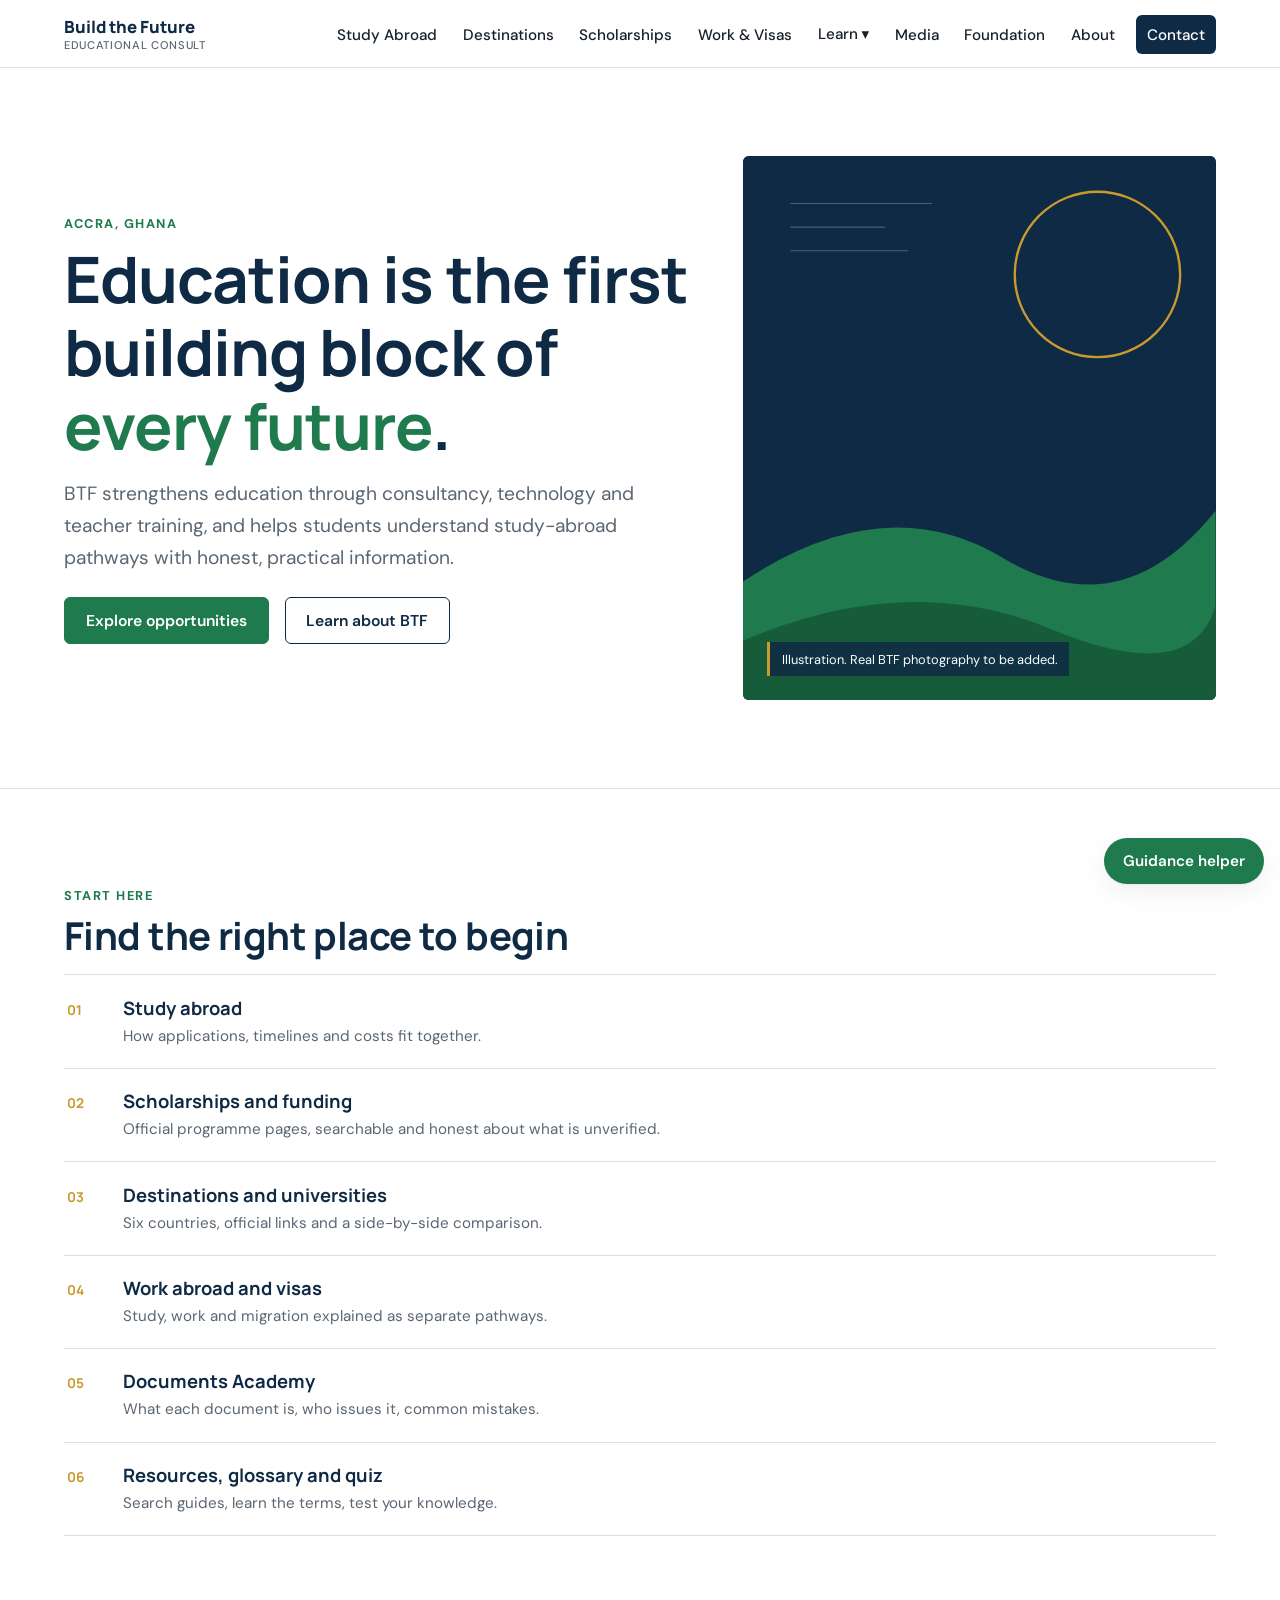
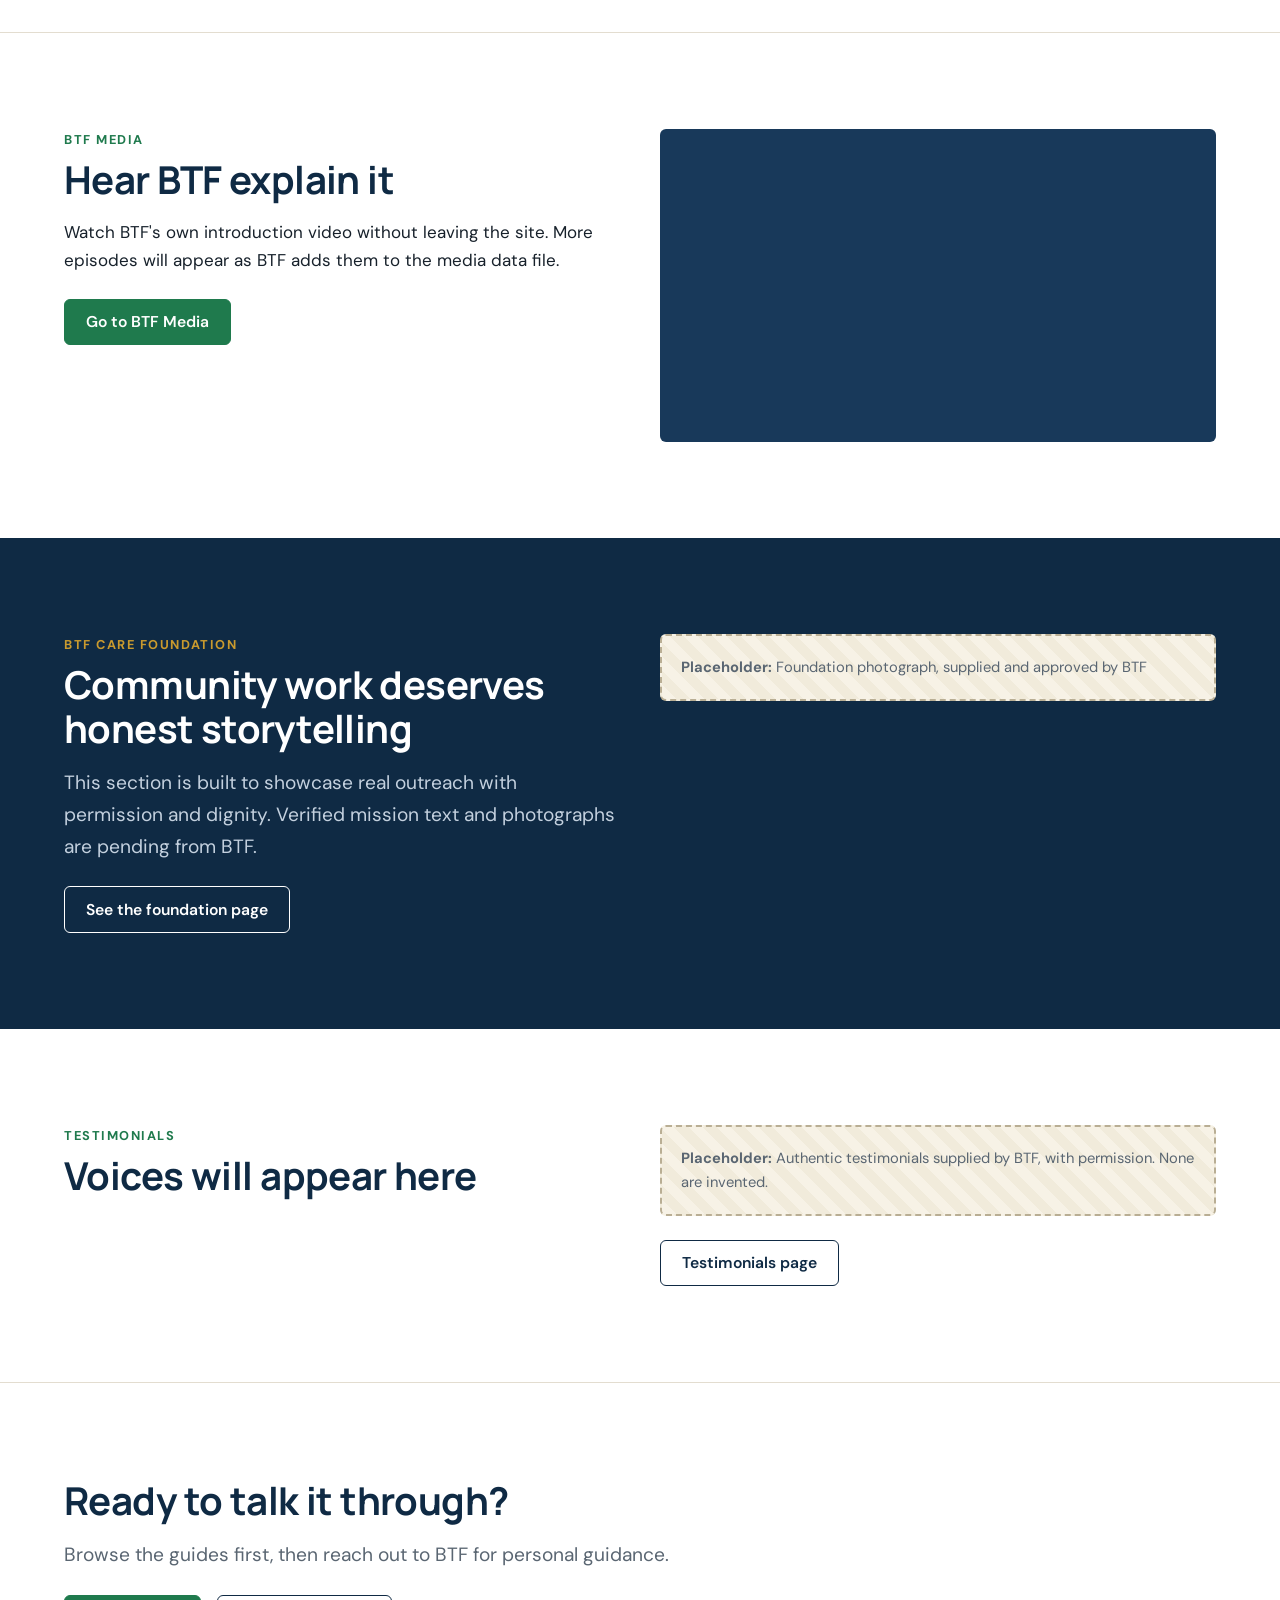
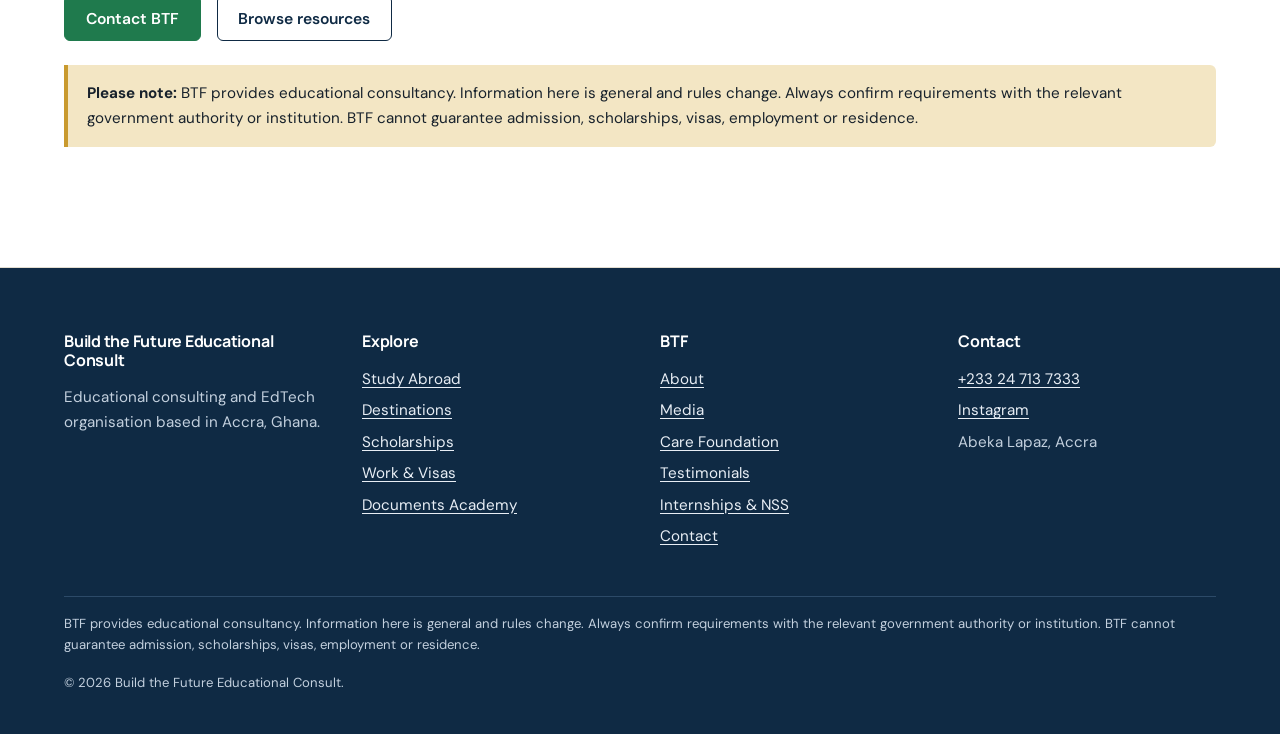
==== index.html @ a21bc35c "initial commit" ====
<!doctype html><html lang="en"><head><meta charset="utf-8"><meta name="viewport" content="width=device-width,initial-scale=1">
<title>Educational guidance, learning and opportunity | Build the Future Educational Consult</title><meta name="description" content="Build the Future Educational Consult (BTF): educational consulting and EdTech in Ghana, with study-abroad guidance, scholarship resources and educational media.">
<meta property="og:type" content="website"><meta property="og:title" content="Educational guidance, learning and opportunity | BTF"><meta property="og:description" content="Build the Future Educational Consult (BTF): educational consulting and EdTech in Ghana, with study-abroad guidance, scholarship resources and educational media."><meta property="og:site_name" content="Build the Future Educational Consult"><meta name="twitter:card" content="summary_large_image">
<meta name="theme-color" content="#ffffff"><link rel="icon" href="data:image/svg+xml,%3Csvg xmlns=%27http://www.w3.org/2000/svg%27 viewBox=%270 0 32 32%27%3E%3Crect width=%2732%27 height=%2732%27 rx=%276%27 fill=%27%230f2a44%27/%3E%3Ctext x=%2716%27 y=%2722%27 font-size=%2716%27 font-family=%27Arial%27 font-weight=%27700%27 text-anchor=%27middle%27 fill=%27%23c99a2e%27%3EB%3C/text%3E%3C/svg%3E"><link rel="preconnect" href="https://fonts.googleapis.com"><link rel="preconnect" href="https://fonts.gstatic.com" crossorigin><link rel="stylesheet" href="https://fonts.googleapis.com/css2?family=DM+Sans:wght@400;500;700&family=Manrope:wght@600;700;800&display=swap"><link rel="stylesheet" href="assets/css/style.css"></head><body>
<a class="skip" href="#main">Skip to content</a>
<header class="site-header"><div class="wrap bar">
<a class="brand" href="index.html" aria-label="BTF home"><img src="https://www.btfeducationalconsult.com/logo-new.png" alt="" width="40" height="40" onerror="this.style.display='none'"><span>Build the Future<small>EDUCATIONAL CONSULT</small></span></a>
<button class="nav-toggle" type="button" aria-expanded="false" aria-controls="nav">Menu</button>
<ul class="nav" id="nav"><li><a href="study-abroad.html">Study Abroad</a></li><li><a href="destinations.html">Destinations</a></li><li><a href="scholarships.html">Scholarships</a></li><li><a href="work-and-visas.html">Work &amp; Visas</a></li>
<li class="has-dd"><button class="dd" type="button" aria-expanded="false">Learn &#9662;</button><ul class="dd-menu"><li><a href="documents.html">Documents Academy</a></li><li><a href="resources.html">Resources &amp; Quiz</a></li></ul></li>
<li><a href="media.html">Media</a></li><li><a href="care-foundation.html">Foundation</a></li><li><a href="about.html">About</a></li><li><a class="cta" href="contact.html">Contact</a></li></ul></div></header><noscript><div class="notice"><p>Some features (search, filters, quiz, video and the guidance helper) need JavaScript. Core reading content still works.</p></div></noscript><main id="main">
<section class="hero"><div class="wrap hero-grid"><div>
<span class="eyebrow reveal">Accra, Ghana</span>
<h1 class="reveal" style="--i:1">Education is the first building block of <em>every future</em>.</h1>
<p class="lede reveal" style="--i:2">BTF strengthens education through consultancy, technology and teacher training, and helps students understand study-abroad pathways with honest, practical information.</p>
<div class="btns reveal" style="--i:3"><a class="btn btn--primary" href="study-abroad.html">Explore opportunities</a><a class="btn" href="about.html">Learn about BTF</a></div></div>
<figure class="art reveal" style="--i:2"><svg viewBox="0 0 400 500" preserveAspectRatio="xMidYMid slice" aria-hidden="true"><rect width="400" height="500" fill="#0f2a44"/><g class="drift"><circle cx="300" cy="120" r="70" fill="none" stroke="#c99a2e" stroke-width="2"/><path d="M0 380 Q120 300 220 360 T400 320 V500 H0Z" fill="#1f7a4d"/><path d="M0 430 Q140 370 260 420 T400 400 V500 H0Z" fill="#175c3a"/></g><g stroke="#fff" stroke-opacity=".25" fill="none"><path d="M40 60h120M40 80h80M40 100h100"/></g></svg><figcaption>Illustration. Real BTF photography to be added.</figcaption></figure></div></section>
<section class="section section--tint"><div class="wrap"><span class="eyebrow">Start here</span><h2>Find the right place to begin</h2>
<div class="entry">
<a href="study-abroad.html"><span class="n">01</span><span><b>Study abroad</b><small>How applications, timelines and costs fit together.</small></span></a>
<a href="scholarships.html"><span class="n">02</span><span><b>Scholarships and funding</b><small>Official programme pages, searchable and honest about what is unverified.</small></span></a>
<a href="destinations.html"><span class="n">03</span><span><b>Destinations and universities</b><small>Six countries, official links and a side-by-side comparison.</small></span></a>
<a href="work-and-visas.html"><span class="n">04</span><span><b>Work abroad and visas</b><small>Study, work and migration explained as separate pathways.</small></span></a>
<a href="documents.html"><span class="n">05</span><span><b>Documents Academy</b><small>What each document is, who issues it, common mistakes.</small></span></a>
<a href="resources.html"><span class="n">06</span><span><b>Resources, glossary and quiz</b><small>Search guides, learn the terms, test your knowledge.</small></span></a></div></div></section>
<section class="section"><div class="wrap split"><div class="reveal"><span class="eyebrow">BTF Media</span><h2>Hear BTF explain it</h2><p>Watch BTF's own introduction video without leaving the site. More episodes will appear as BTF adds them to the media data file.</p><div class="btns"><a class="btn btn--primary" href="media.html">Go to BTF Media</a></div></div>
<div class="reveal" style="--i:1"><a href="media.html" class="stage" style="display:block" aria-label="Open BTF Media"><img alt="" loading="lazy" src="https://i.ytimg.com/vi/_IMiBkxVvO0/hqdefault.jpg" onerror="this.remove()"></a></div></div></section>
<section class="section section--dark"><div class="wrap split"><div class="reveal"><span class="eyebrow">BTF Care Foundation</span><h2>Community work deserves honest storytelling</h2><p class="lede">This section is built to showcase real outreach with permission and dignity. Verified mission text and photographs are pending from BTF.</p><div class="btns"><a class="btn" href="care-foundation.html">See the foundation page</a></div></div>
<div class="reveal" style="--i:1"><div class="placeholder"><p><strong>Placeholder:</strong> Foundation photograph, supplied and approved by BTF</p></div></div></div></section>
<section class="section"><div class="wrap split"><div class="reveal"><span class="eyebrow">Testimonials</span><h2>Voices will appear here</h2></div><div class="reveal" style="--i:1"><div class="placeholder"><p><strong>Placeholder:</strong> Authentic testimonials supplied by BTF, with permission. None are invented.</p></div><div class="btns"><a class="btn" href="testimonials.html">Testimonials page</a></div></div></div></section>
<section class="section section--tint"><div class="wrap"><h2>Ready to talk it through?</h2><p class="lede">Browse the guides first, then reach out to BTF for personal guidance.</p><div class="btns"><a class="btn btn--primary" href="contact.html">Contact BTF</a><a class="btn" href="resources.html">Browse resources</a></div><div class="notice"><p><strong>Please note:</strong> BTF provides educational consultancy. Information here is general and rules change. Always confirm requirements with the relevant government authority or institution. BTF cannot guarantee admission, scholarships, visas, employment or residence.</p></div></div></section></main><footer class="site-footer"><div class="wrap"><div class="fgrid">
<div><h3>Build the Future Educational Consult</h3><p>Educational consulting and EdTech organisation based in Accra, Ghana.</p></div>
<div><h3>Explore</h3><ul><li><a href="study-abroad.html">Study Abroad</a></li><li><a href="destinations.html">Destinations</a></li><li><a href="scholarships.html">Scholarships</a></li><li><a href="work-and-visas.html">Work &amp; Visas</a></li><li><a href="documents.html">Documents Academy</a></li></ul></div>
<div><h3>BTF</h3><ul><li><a href="about.html">About</a></li><li><a href="media.html">Media</a></li><li><a href="care-foundation.html">Care Foundation</a></li><li><a href="testimonials.html">Testimonials</a></li><li><a href="internships.html">Internships &amp; NSS</a></li><li><a href="contact.html">Contact</a></li></ul></div>
<div><h3>Contact</h3><ul><li><a href="tel:+233247137333">+233 24 713 7333</a></li><li><a href="https://www.instagram.com/btf_edu_consult/" rel="noopener" target="_blank">Instagram</a></li><li>Abeka Lapaz, Accra</li></ul></div>
</div><div class="fine"><p>BTF provides educational consultancy. Information here is general and rules change. Always confirm requirements with the relevant government authority or institution. BTF cannot guarantee admission, scholarships, visas, employment or residence.</p><p>&copy; <span data-year>2026</span> Build the Future Educational Consult.</p></div></div></footer>
<button class="totop" type="button" aria-label="Back to top">&uarr;</button><script defer src="assets/data/site.js"></script><script defer src="assets/data/content.js"></script><script defer src="assets/js/main.js"></script><script defer src="assets/js/assistant.js"></script></body></html>
---- assets/css/style.css ----
/* ===== BTF design system =====
   Colours are a proposed palette (navy/green/gold/warm white). Confirm against BTF's official brand guide. */
:root{
  --navy:#0f2a44;--navy-2:#18395a;--green:#1f7a4d;--green-d:#175c3a;--gold:#c99a2e;--gold-l:#f3e6c4;
  --paper:#ffffff;--white:#fff;--ink:#17212b;--muted:#5a6672;--line:#e3ddd0;--soft:#ffffff;
  --font-body:"DM Sans",system-ui,-apple-system,"Segoe UI",Roboto,Arial,sans-serif;
  --font-head:"Manrope","DM Sans",system-ui,-apple-system,"Segoe UI",Roboto,Arial,sans-serif;
  --s1:.5rem;--s2:1rem;--s3:1.5rem;--s4:2.5rem;--s5:4rem;--s6:6rem;
  --wrap:72rem;--read:42rem;--r:6px;--shadow:0 1px 2px rgba(15,42,68,.06),0 8px 24px rgba(15,42,68,.07);
  --ease:cubic-bezier(.2,.7,.2,1);--t:.25s;--z-nav:50;--z-assist:60;--z-modal:80;
}
*,*::before,*::after{box-sizing:border-box}
html{scroll-behavior:smooth;-webkit-text-size-adjust:100%}
body{margin:0;font-family:var(--font-body);color:var(--ink);background:var(--paper);line-height:1.65;font-size:1.0625rem;overflow-x:hidden}
img,svg,iframe{max-width:100%;display:block}
h1,h2,h3,h4{font-family:var(--font-head);line-height:1.15;margin:0 0 var(--s2);color:var(--navy);font-weight:700;letter-spacing:-.015em}
h1{font-size:clamp(2.2rem,5.5vw,4rem)}h2{font-size:clamp(1.6rem,3.4vw,2.4rem)}h3{font-size:1.2rem}
p{margin:0 0 var(--s2);max-width:var(--read)}
a{color:var(--green-d);text-underline-offset:3px}a:hover{color:var(--navy)}
:focus-visible{outline:3px solid var(--gold);outline-offset:2px}
.wrap{width:min(100% - 2.5rem,var(--wrap));margin-inline:auto}
.section{padding-block:clamp(3rem,8vw,6rem)}
.section--tint{background:#fff;border-block:1px solid var(--line)}.section--dark{background:var(--navy);color:#e8eef5}
.section--dark h2,.section--dark h3{color:#fff}.section--dark a{color:var(--gold-l)}
.eyebrow{font-size:.8rem;letter-spacing:.12em;text-transform:uppercase;color:var(--green);font-weight:700;margin-bottom:var(--s1);display:block}
.section--dark .eyebrow{color:var(--gold)}
.lede{font-size:1.2rem;color:var(--muted)}.section--dark .lede{color:#c3d0de}
.skip{position:absolute;left:-999px;top:0;background:var(--navy);color:#fff;padding:.7rem 1rem;z-index:99}.skip:focus{left:0}
/* buttons */
.btn{display:inline-flex;align-items:center;gap:.5rem;min-height:2.9rem;padding:.7rem 1.3rem;border-radius:var(--r);font:600 .98rem var(--font-body);text-decoration:none;border:1.5px solid var(--navy);color:var(--navy);background:transparent;cursor:pointer;transition:background var(--t),color var(--t),transform var(--t) var(--ease)}
.btn:hover{transform:translateY(-2px);background:var(--navy);color:#fff}
.btn--primary{background:var(--green);border-color:var(--green);color:#fff}.btn--primary:hover{background:var(--green-d);border-color:var(--green-d)}
.section--dark .btn{border-color:#fff;color:#fff}.section--dark .btn:hover{background:#fff;color:var(--navy)}
.btns{display:flex;flex-wrap:wrap;gap:var(--s2);margin-top:var(--s3)}
/* header */
.site-header{position:sticky;top:0;z-index:var(--z-nav);background:rgba(255,255,255,.97);backdrop-filter:blur(8px);border-bottom:1px solid var(--line)}
.bar{display:flex;align-items:center;justify-content:space-between;min-height:4.2rem;gap:var(--s2)}
.brand{display:flex;align-items:center;gap:.6rem;text-decoration:none;color:var(--navy);font:800 1.05rem var(--font-head)}
.brand img{height:2.4rem;width:auto}.brand small{display:block;font:500 .7rem var(--font-body);color:var(--muted);letter-spacing:.06em}
.nav-toggle{display:none;min-width:2.9rem;min-height:2.9rem;background:none;border:1.5px solid var(--navy);border-radius:var(--r);color:var(--navy);font:600 .9rem var(--font-body);cursor:pointer;padding:0 .8rem}
.nav{display:flex;align-items:center;gap:.2rem;list-style:none;margin:0;padding:0}
.nav a,.nav button.dd{font:500 .95rem var(--font-body);color:var(--ink);text-decoration:none;padding:.6rem .7rem;background:none;border:0;cursor:pointer;position:relative}
.nav a::after,.nav button.dd::after{content:"";position:absolute;left:.7rem;right:.7rem;bottom:.3rem;height:2px;background:var(--gold);transform:scaleX(0);transform-origin:left;transition:transform var(--t) var(--ease)}
.nav a:hover::after,.nav a[aria-current]::after,.nav button.dd:hover::after{transform:scaleX(1)}
.nav .cta{background:var(--navy);color:#fff;border-radius:var(--r);margin-left:.4rem}.nav .cta::after{display:none}
.has-dd{position:relative}.dd-menu{position:absolute;top:100%;left:0;min-width:13rem;background:#fff;border:1px solid var(--line);box-shadow:var(--shadow);list-style:none;margin:0;padding:.4rem;opacity:0;visibility:hidden;transform:translateY(6px);transition:all var(--t) var(--ease)}
.has-dd.open .dd-menu{opacity:1;visibility:visible;transform:none}.dd-menu a{display:block}
@media(max-width:1060px){
 .nav-toggle{display:block}
 .nav{position:fixed;inset:4.2rem 0 0 0;background:var(--paper);flex-direction:column;align-items:stretch;padding:1.5rem;gap:0;overflow-y:auto;transform:translateX(100%);visibility:hidden;transition:transform .3s var(--ease),visibility .3s}
 .nav.open{transform:none;visibility:visible}
 .nav a,.nav button.dd{font-size:1.15rem;padding:.9rem .3rem;border-bottom:1px solid var(--line);width:100%;text-align:left}
 .nav a::after,.nav button.dd::after{display:none}.nav .cta{margin:1rem 0 0;text-align:center}
 .dd-menu{position:static;opacity:1;visibility:visible;transform:none;box-shadow:none;border:0;display:none;padding-left:1rem}.has-dd.open .dd-menu{display:block}
}
/* hero */
.hero{padding-block:clamp(2.5rem,7vw,5.5rem);overflow:hidden}
.hero-grid{display:grid;gap:var(--s4);align-items:center}
@media(min-width:900px){.hero-grid{grid-template-columns:1.15fr .85fr}}
.hero h1 em{font-style:normal;color:var(--green)}
.art{position:relative;aspect-ratio:4/5;max-height:34rem;width:100%;background:var(--navy);border-radius:var(--r);overflow:hidden;display:grid;place-items:end start;padding:1.5rem;color:#fff;margin:0}
.art svg{position:absolute;inset:0;width:100%;height:100%}
.art figcaption{position:relative;font-size:.8rem;background:rgba(15,42,68,.85);padding:.4rem .7rem;border-left:3px solid var(--gold)}
.page-head{padding-block:clamp(2.5rem,6vw,4.5rem);background:#fff;border-bottom:1px solid var(--line)}
.page-head h1{font-size:clamp(2rem,4.5vw,3.2rem);max-width:22ch}
.crumbs{font-size:.85rem;color:var(--muted);margin-bottom:var(--s2)}.crumbs a{color:var(--muted)}
/* layouts */
.split{display:grid;gap:var(--s4)}@media(min-width:860px){.split{grid-template-columns:1fr 1fr;align-items:start}.split--wide{grid-template-columns:.8fr 1.2fr}}
.entry{display:grid;border-top:1px solid var(--line)}
.entry a{display:grid;grid-template-columns:2.5rem 1fr;gap:var(--s2);align-items:baseline;padding:1.2rem .2rem;border-bottom:1px solid var(--line);text-decoration:none;color:var(--ink);transition:padding var(--t) var(--ease),background var(--t)}
.entry a:hover{padding-left:1rem;background:#fff}.entry b{font:700 1.15rem var(--font-head);color:var(--navy);display:block}.entry span.n{font:700 .85rem var(--font-head);color:var(--gold)}
.entry small{color:var(--muted);font-size:.95rem}
.grid{display:grid;gap:var(--s3);grid-template-columns:repeat(auto-fill,minmax(min(100%,16rem),1fr))}
.card{background:#fff;border:1px solid var(--line);border-radius:var(--r);padding:var(--s3);transition:transform var(--t) var(--ease),box-shadow var(--t)}
.card:hover{transform:translateY(-3px);box-shadow:var(--shadow)}
.card h3{margin-bottom:.4rem}.card p{max-width:none}
.tag{display:inline-block;font-size:.74rem;font-weight:700;letter-spacing:.05em;text-transform:uppercase;color:var(--green-d);background:#e6f2ec;padding:.15rem .5rem;border-radius:3px;margin:0 .3rem .4rem 0}
.tag--gold{background:var(--gold-l);color:#6b4f08}
.notice{border-left:4px solid var(--gold);background:var(--gold-l);padding:1rem 1.2rem;border-radius:0 var(--r) var(--r) 0;font-size:.95rem;margin-block:var(--s3)}
.notice p{margin:0;max-width:none}
.placeholder{border:2px dashed #b9ae94;background:repeating-linear-gradient(45deg,#f7f2e6,#f7f2e6 10px,#f1ebdb 10px,#f1ebdb 20px);color:var(--muted);padding:1.2rem;border-radius:var(--r);font-size:.92rem}
.placeholder p{margin:0;max-width:none}
/* accordion (native <details>, works without JS) */
details{border-bottom:1px solid var(--line)}details:first-of-type{border-top:1px solid var(--line)}
summary{cursor:pointer;list-style:none;padding:1.1rem 2rem 1.1rem 0;font:700 1.08rem var(--font-head);color:var(--navy);position:relative}
summary::-webkit-details-marker{display:none}
summary::after{content:"+";position:absolute;right:.2rem;top:.8rem;font-size:1.5rem;transition:transform var(--t) var(--ease)}
details[open] summary::after{transform:rotate(45deg)}details>div{padding:0 0 1.2rem}
/* forms / filters */
label{font-weight:600;font-size:.9rem;display:block;margin-bottom:.3rem}
input[type=search],input[type=text],select{width:100%;min-height:2.9rem;padding:.6rem .8rem;border:1.5px solid #c9c2b0;border-radius:var(--r);font:inherit;background:#fff;color:var(--ink)}
.filters{display:grid;gap:var(--s2);grid-template-columns:repeat(auto-fit,minmax(11rem,1fr));margin-bottom:var(--s3)}
.table-wrap{overflow-x:auto;border:1px solid var(--line);border-radius:var(--r);background:#fff}
table{border-collapse:collapse;width:100%;min-width:34rem;font-size:.95rem}th,td{text-align:left;padding:.8rem 1rem;border-bottom:1px solid var(--line);vertical-align:top}th{background:#f3f5f7;font-family:var(--font-head)}
/* checklist */
.check{list-style:none;padding:0;margin:0}.check li{display:flex;gap:.7rem;align-items:flex-start;padding:.6rem 0;border-bottom:1px solid var(--line)}
.check label{font-weight:400;font-size:1rem;margin:0;cursor:pointer}
.check input{width:1.3rem;height:1.3rem;margin-top:.25rem;accent-color:var(--green);flex:none}
.progress{height:6px;background:var(--line);border-radius:3px;overflow:hidden;margin:var(--s2) 0}.progress i{display:block;height:100%;width:0;background:var(--green);transition:width .4s var(--ease)}
/* media */
.stage{background:var(--navy-2);border-radius:var(--r);overflow:hidden;position:relative;aspect-ratio:16/9;width:100%}
.stage button.play{all:unset;cursor:pointer;position:absolute;inset:0;display:grid;place-items:center;color:#fff}
.stage img{position:absolute;inset:0;width:100%;height:100%;object-fit:cover;opacity:.7}.stage iframe{position:absolute;inset:0;width:100%;height:100%;border:0}
.stage .pbtn{position:relative;background:var(--gold);color:var(--navy);border-radius:50%;width:4.5rem;height:4.5rem;display:grid;place-items:center;font-size:1.4rem;transition:transform var(--t) var(--ease)}
.stage button.play:hover .pbtn,.stage button.play:focus-visible .pbtn{transform:scale(1.1)}
.eps{display:grid}.ep{display:grid;grid-template-columns:7rem 1fr;gap:var(--s2);padding:1rem 0;border-bottom:1px solid #2c4a68;align-items:center}
.ep .thumb{aspect-ratio:16/9;background:#24435f;border-radius:4px;overflow:hidden}.ep img{width:100%;height:100%;object-fit:cover}
.ep h3{font-size:1.05rem;margin-bottom:.2rem}.ep p{margin:0;font-size:.9rem;color:#c3d0de}
/* gallery */
.gal{display:grid;gap:.6rem;grid-template-columns:repeat(2,1fr);grid-auto-flow:dense}
@media(min-width:800px){.gal{grid-template-columns:repeat(4,1fr)}.gal .w{grid-column:span 2}.gal .t{grid-row:span 2}}
.gal button{all:unset;cursor:pointer;display:block;aspect-ratio:1;border:1px solid var(--line);background:linear-gradient(135deg,#dfe9e2,#efe4c5);border-radius:4px;position:relative;overflow:hidden;box-sizing:border-box}
.gal .w{aspect-ratio:2/1}.gal .t{aspect-ratio:1/2}
.gal span{position:absolute;inset:0;display:grid;place-items:center;text-align:center;font-size:.8rem;padding:.8rem;color:var(--muted)}
.gal button:hover,.gal button:focus-visible{outline:3px solid var(--gold)}
dialog{border:0;border-radius:var(--r);padding:0;width:min(92vw,40rem);box-shadow:0 20px 60px rgba(0,0,0,.4)}dialog::backdrop{background:rgba(10,20,30,.75)}
dialog .in{padding:var(--s3)}
/* assistant */
.a-fab{position:fixed;right:1rem;bottom:1rem;z-index:var(--z-assist);background:var(--green);color:#fff;border:0;border-radius:2rem;padding:.8rem 1.2rem;font:600 .95rem var(--font-body);cursor:pointer;box-shadow:var(--shadow);min-height:2.9rem}
.a-panel{position:fixed;right:1rem;bottom:4.6rem;z-index:var(--z-assist);width:min(24rem,calc(100vw - 2rem));max-height:min(34rem,70vh);background:#fff;border:1px solid var(--line);border-radius:var(--r);box-shadow:0 12px 40px rgba(15,42,68,.25);display:flex;flex-direction:column;transform:translateY(12px);opacity:0;visibility:hidden;transition:all .25s var(--ease)}
.a-panel.open{transform:none;opacity:1;visibility:visible}
.a-head{background:var(--navy);color:#fff;padding:.5rem .5rem .5rem 1rem;display:flex;justify-content:space-between;align-items:center;border-radius:var(--r) var(--r) 0 0;font-weight:600}.a-head button{background:none;border:0;color:#fff;font-size:1.3rem;cursor:pointer;min-width:2.5rem;min-height:2.5rem}
.a-log{padding:1rem;overflow-y:auto;flex:1;display:flex;flex-direction:column;gap:.6rem;font-size:.95rem}
.a-msg{background:#f3f5f7;padding:.6rem .8rem;border-radius:var(--r);max-width:92%}.a-msg.me{align-self:flex-end;background:var(--navy);color:#fff}
.a-msg a{font-weight:600;display:block;margin-top:.3rem}.a-opts{display:flex;flex-wrap:wrap;gap:.4rem;padding:0 1rem 1rem}
.a-opts button{background:#fff;border:1.5px solid var(--green);color:var(--green-d);border-radius:2rem;padding:.4rem .8rem;font:600 .85rem var(--font-body);cursor:pointer;min-height:2.4rem}.a-opts button:hover{background:var(--green);color:#fff}
.a-note{font-size:.72rem;color:var(--muted);padding:0 1rem .7rem;margin:0}
/* footer */
.site-footer{background:var(--navy);color:#c3d0de;padding-block:var(--s5) var(--s3);font-size:.95rem}
.site-footer h3{color:#fff;font-size:1rem}.site-footer a{color:#e8eef5}.site-footer ul{list-style:none;padding:0;margin:0}.site-footer li{margin-bottom:.4rem}
.fgrid{display:grid;gap:var(--s4);grid-template-columns:repeat(auto-fit,minmax(12rem,1fr))}
.fine{border-top:1px solid #2c4a68;margin-top:var(--s4);padding-top:var(--s2);font-size:.82rem}.fine p{max-width:none}
.totop{position:fixed;left:1rem;bottom:1rem;z-index:var(--z-assist);width:2.8rem;height:2.8rem;border-radius:50%;border:0;background:var(--navy);color:#fff;cursor:pointer;opacity:0;visibility:hidden;transition:opacity var(--t)}.totop.show{opacity:1;visibility:visible}
.map{width:100%;height:20rem;border:1px solid var(--line);border-radius:var(--r)}
.quiz-q{margin-bottom:var(--s3);border:0;padding:0}.quiz-q legend{font-weight:700;margin-bottom:.5rem;padding:0}.quiz-q label{display:flex;gap:.6rem;font-weight:400;padding:.5rem .7rem;border:1.5px solid var(--line);border-radius:var(--r);margin-bottom:.4rem;cursor:pointer;background:#fff}
.fb{font-size:.92rem;margin:.3rem 0 0}.fb.ok{color:var(--green-d)}.fb.no{color:#9a2b1a}
.hidden{display:none!important}
/* motion: progressive enhancement, visible without JS */
.js .reveal{opacity:0;transform:translateY(18px);transition:opacity .7s var(--ease),transform .7s var(--ease);transition-delay:calc(var(--i,0)*80ms)}
.js .reveal.in{opacity:1;transform:none}
.drift{animation:drift 14s ease-in-out infinite alternate}@keyframes drift{to{transform:translate(12px,-10px)}}
@media(prefers-reduced-motion:reduce){*,*::before,*::after{animation:none!important;transition:none!important;scroll-behavior:auto!important}.js .reveal{opacity:1;transform:none}}
@media print{.site-header,.a-fab,.totop,.a-panel{display:none}}

html,body{background:#fff}
.nav-open{overflow:hidden}
noscript .notice{margin:1rem auto;max-width:var(--wrap)}
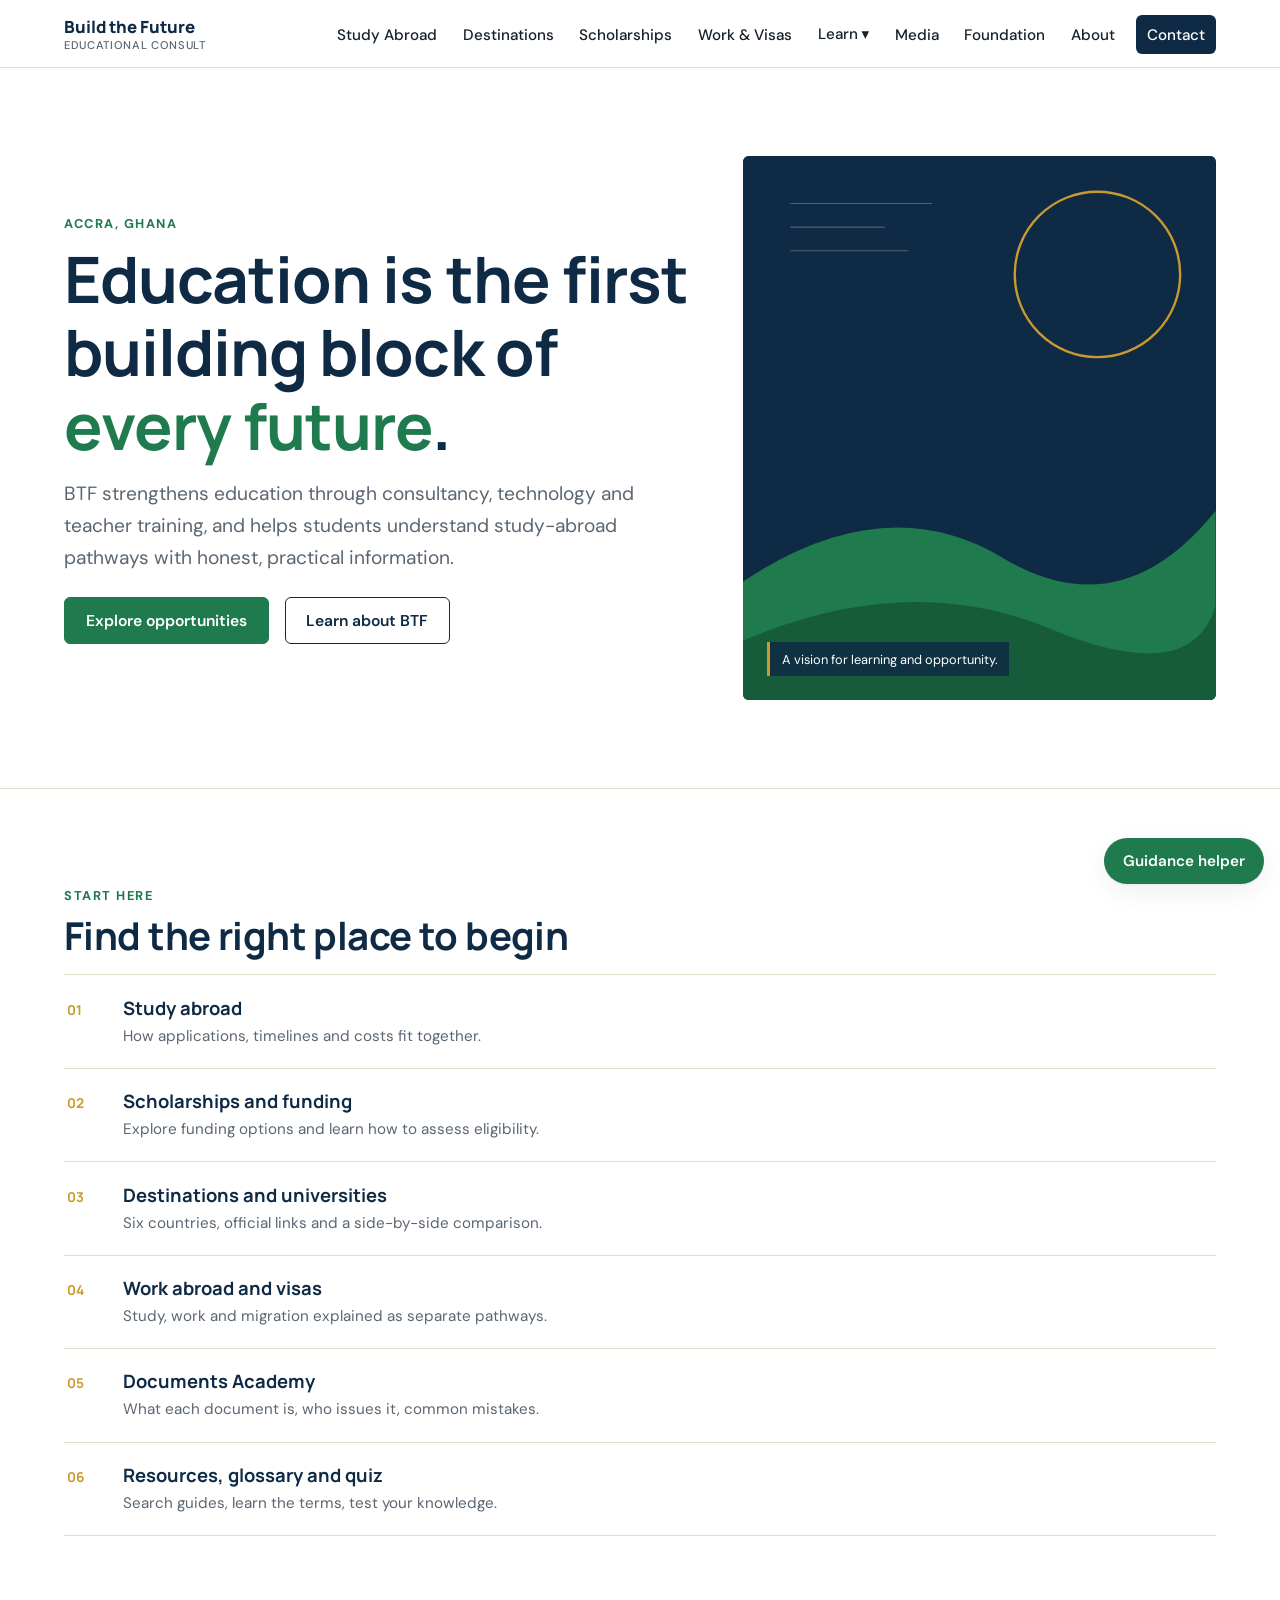
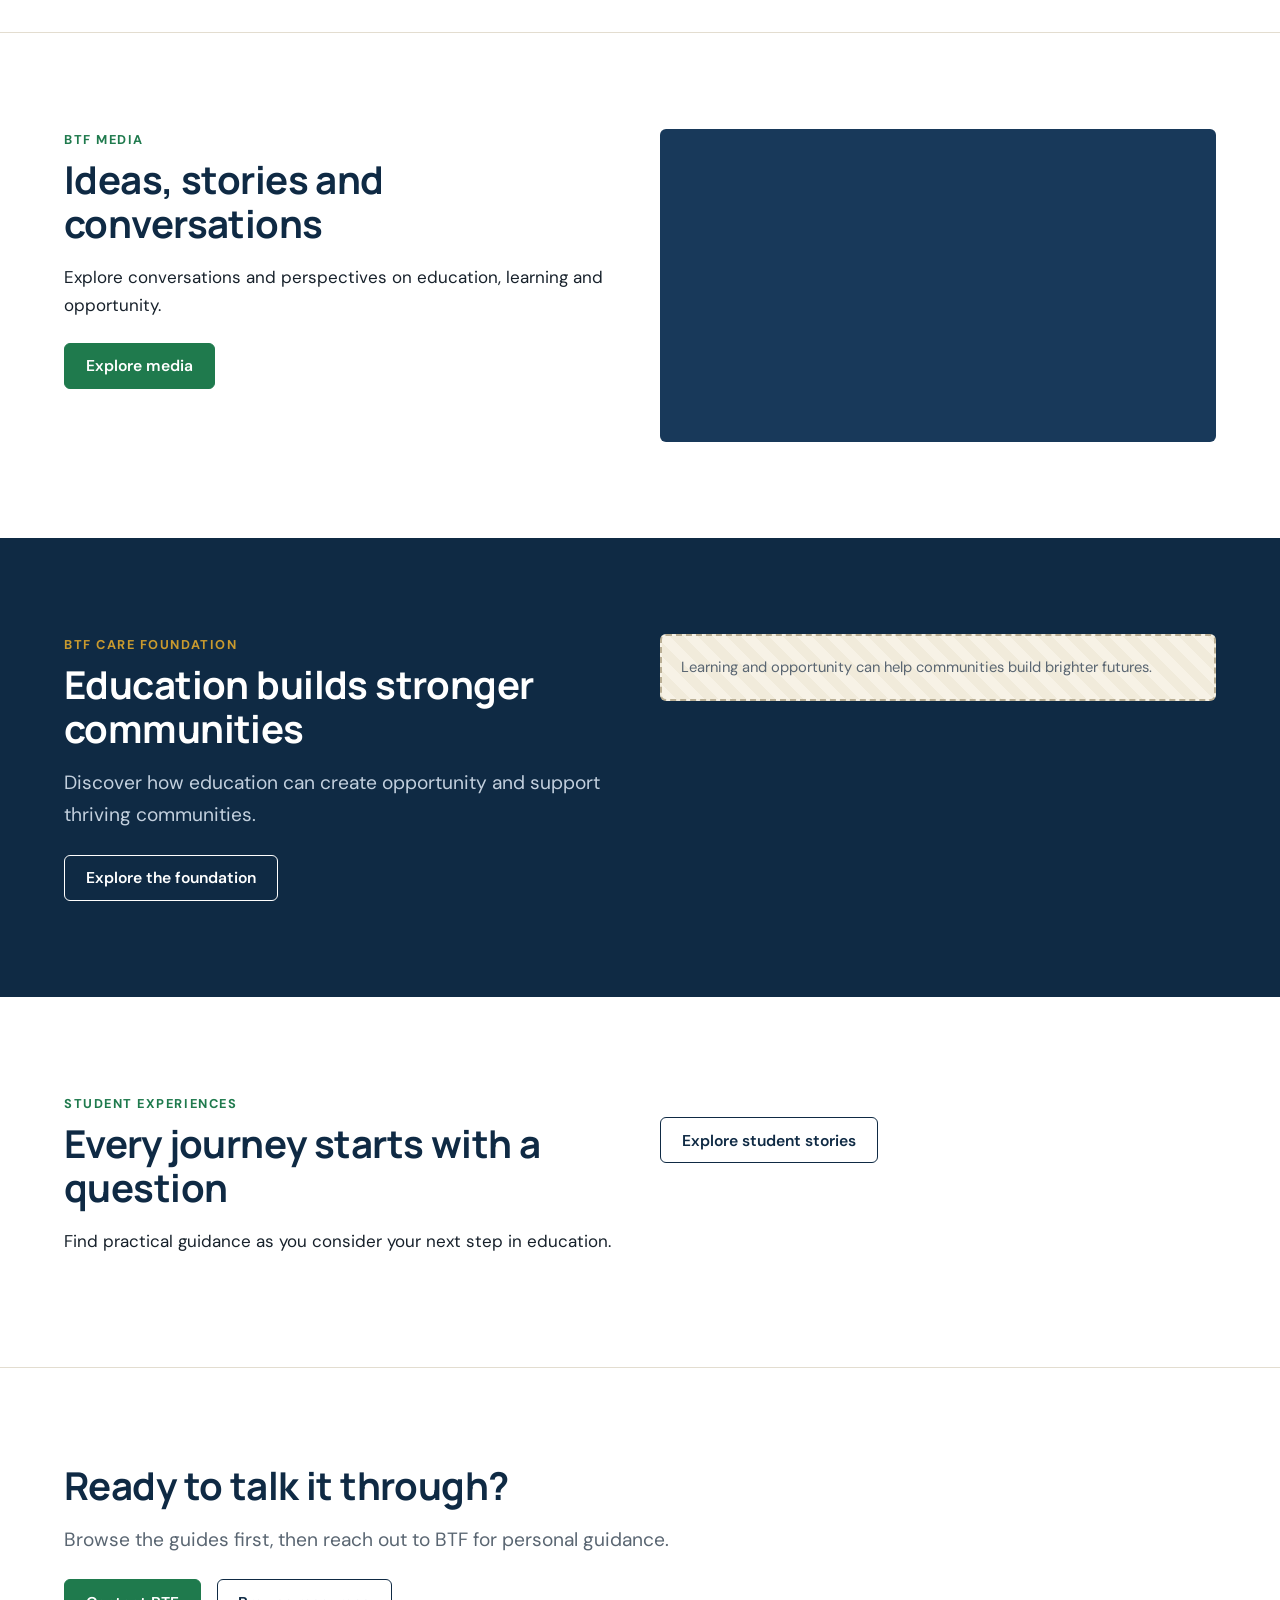
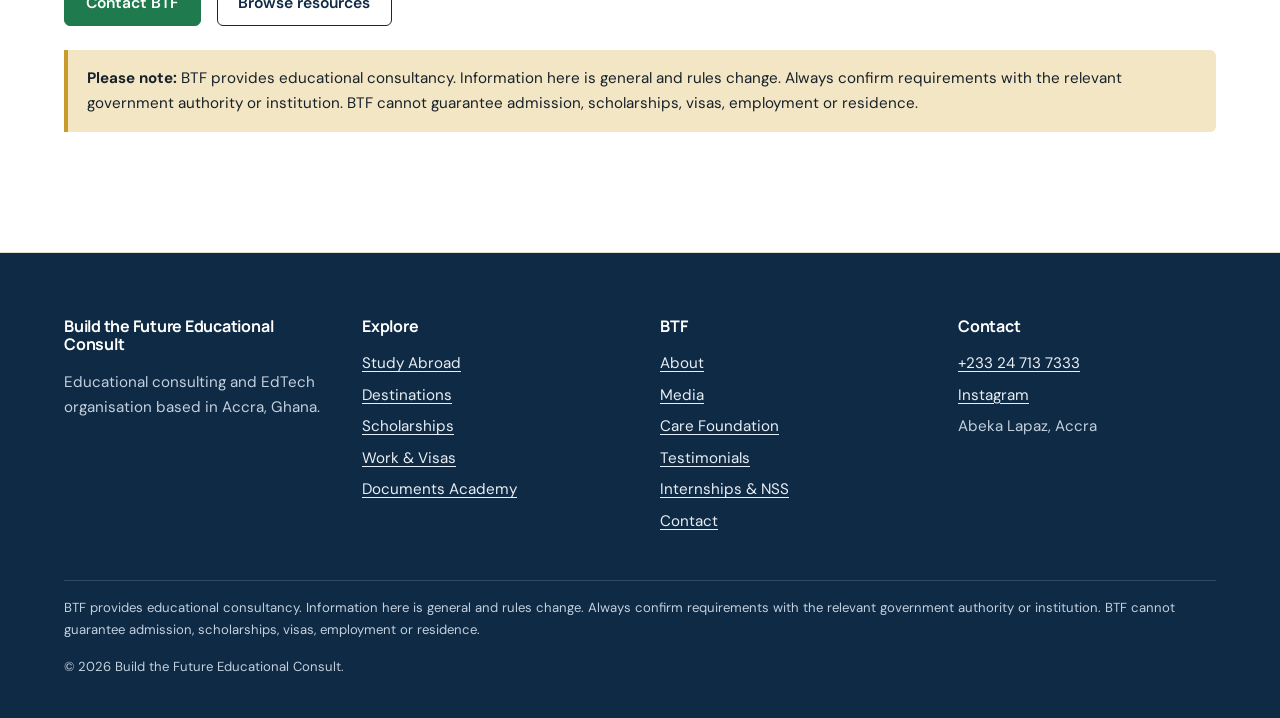
==== commit 596ff338: "update on color and responsiveness" ====
--- a/index.html
+++ b/index.html
@@ -1,7 +1,7 @@
 <!doctype html><html lang="en"><head><meta charset="utf-8"><meta name="viewport" content="width=device-width,initial-scale=1">
 <title>Educational guidance, learning and opportunity | Build the Future Educational Consult</title><meta name="description" content="Build the Future Educational Consult (BTF): educational consulting and EdTech in Ghana, with study-abroad guidance, scholarship resources and educational media.">
 <meta property="og:type" content="website"><meta property="og:title" content="Educational guidance, learning and opportunity | BTF"><meta property="og:description" content="Build the Future Educational Consult (BTF): educational consulting and EdTech in Ghana, with study-abroad guidance, scholarship resources and educational media."><meta property="og:site_name" content="Build the Future Educational Consult"><meta name="twitter:card" content="summary_large_image">
-<meta name="theme-color" content="#ffffff"><link rel="icon" href="data:image/svg+xml,%3Csvg xmlns=%27http://www.w3.org/2000/svg%27 viewBox=%270 0 32 32%27%3E%3Crect width=%2732%27 height=%2732%27 rx=%276%27 fill=%27%230f2a44%27/%3E%3Ctext x=%2716%27 y=%2722%27 font-size=%2716%27 font-family=%27Arial%27 font-weight=%27700%27 text-anchor=%27middle%27 fill=%27%23c99a2e%27%3EB%3C/text%3E%3C/svg%3E"><link rel="preconnect" href="https://fonts.googleapis.com"><link rel="preconnect" href="https://fonts.gstatic.com" crossorigin><link rel="stylesheet" href="https://fonts.googleapis.com/css2?family=DM+Sans:wght@400;500;700&family=Manrope:wght@600;700;800&display=swap"><link rel="stylesheet" href="assets/css/style.css"></head><body>
+<meta name="theme-color" content="#ffffff"><link rel="icon" href="data:image/svg+xml,%3Csvg xmlns=%27http://www.w3.org/2000/svg%27 viewBox=%270 0 32 32%27%3E%3Crect width=%2732%27 height=%2732%27 rx=%276%27 fill=%27%230f2a44%27/%3E%3Ctext x=%2716%27 y=%2722%27 font-size=%2716%27 font-family=%27Arial%27 font-weight=%27700%27 text-anchor=%27middle%27 fill=%27%23c99a2e%27%3EB%3C/text%3E%3C/svg%3E"><link rel="preconnect" href="https://fonts.googleapis.com"><link rel="preconnect" href="https://fonts.gstatic.com" crossorigin><link rel="stylesheet" href="https://fonts.googleapis.com/css2?family=DM+Sans:wght@400;500;600;700&family=Manrope:wght@600;700;800&display=swap"><link rel="stylesheet" href="assets/css/style.css"></head><body>
 <a class="skip" href="#main">Skip to content</a>
 <header class="site-header"><div class="wrap bar">
 <a class="brand" href="index.html" aria-label="BTF home"><img src="https://www.btfeducationalconsult.com/logo-new.png" alt="" width="40" height="40" onerror="this.style.display='none'"><span>Build the Future<small>EDUCATIONAL CONSULT</small></span></a>
@@ -14,20 +14,20 @@
 <h1 class="reveal" style="--i:1">Education is the first building block of <em>every future</em>.</h1>
 <p class="lede reveal" style="--i:2">BTF strengthens education through consultancy, technology and teacher training, and helps students understand study-abroad pathways with honest, practical information.</p>
 <div class="btns reveal" style="--i:3"><a class="btn btn--primary" href="study-abroad.html">Explore opportunities</a><a class="btn" href="about.html">Learn about BTF</a></div></div>
-<figure class="art reveal" style="--i:2"><svg viewBox="0 0 400 500" preserveAspectRatio="xMidYMid slice" aria-hidden="true"><rect width="400" height="500" fill="#0f2a44"/><g class="drift"><circle cx="300" cy="120" r="70" fill="none" stroke="#c99a2e" stroke-width="2"/><path d="M0 380 Q120 300 220 360 T400 320 V500 H0Z" fill="#1f7a4d"/><path d="M0 430 Q140 370 260 420 T400 400 V500 H0Z" fill="#175c3a"/></g><g stroke="#fff" stroke-opacity=".25" fill="none"><path d="M40 60h120M40 80h80M40 100h100"/></g></svg><figcaption>Illustration. Real BTF photography to be added.</figcaption></figure></div></section>
+<figure class="art reveal" style="--i:2"><svg viewBox="0 0 400 500" preserveAspectRatio="xMidYMid slice" aria-hidden="true"><rect width="400" height="500" fill="#0f2a44"/><g class="drift"><circle cx="300" cy="120" r="70" fill="none" stroke="#c99a2e" stroke-width="2"/><path d="M0 380 Q120 300 220 360 T400 320 V500 H0Z" fill="#1f7a4d"/><path d="M0 430 Q140 370 260 420 T400 400 V500 H0Z" fill="#175c3a"/></g><g stroke="#fff" stroke-opacity=".25" fill="none"><path d="M40 60h120M40 80h80M40 100h100"/></g></svg><figcaption>A vision for learning and opportunity.</figcaption></figure></div></section>
 <section class="section section--tint"><div class="wrap"><span class="eyebrow">Start here</span><h2>Find the right place to begin</h2>
 <div class="entry">
 <a href="study-abroad.html"><span class="n">01</span><span><b>Study abroad</b><small>How applications, timelines and costs fit together.</small></span></a>
-<a href="scholarships.html"><span class="n">02</span><span><b>Scholarships and funding</b><small>Official programme pages, searchable and honest about what is unverified.</small></span></a>
+<a href="scholarships.html"><span class="n">02</span><span><b>Scholarships and funding</b><small>Explore funding options and learn how to assess eligibility.</small></span></a>
 <a href="destinations.html"><span class="n">03</span><span><b>Destinations and universities</b><small>Six countries, official links and a side-by-side comparison.</small></span></a>
 <a href="work-and-visas.html"><span class="n">04</span><span><b>Work abroad and visas</b><small>Study, work and migration explained as separate pathways.</small></span></a>
 <a href="documents.html"><span class="n">05</span><span><b>Documents Academy</b><small>What each document is, who issues it, common mistakes.</small></span></a>
 <a href="resources.html"><span class="n">06</span><span><b>Resources, glossary and quiz</b><small>Search guides, learn the terms, test your knowledge.</small></span></a></div></div></section>
-<section class="section"><div class="wrap split"><div class="reveal"><span class="eyebrow">BTF Media</span><h2>Hear BTF explain it</h2><p>Watch BTF's own introduction video without leaving the site. More episodes will appear as BTF adds them to the media data file.</p><div class="btns"><a class="btn btn--primary" href="media.html">Go to BTF Media</a></div></div>
+<section class="section"><div class="wrap split"><div class="reveal"><span class="eyebrow">BTF Media</span><h2>Ideas, stories and conversations</h2><p>Explore conversations and perspectives on education, learning and opportunity.</p><div class="btns"><a class="btn btn--primary" href="media.html">Explore media</a></div></div>
 <div class="reveal" style="--i:1"><a href="media.html" class="stage" style="display:block" aria-label="Open BTF Media"><img alt="" loading="lazy" src="https://i.ytimg.com/vi/_IMiBkxVvO0/hqdefault.jpg" onerror="this.remove()"></a></div></div></section>
-<section class="section section--dark"><div class="wrap split"><div class="reveal"><span class="eyebrow">BTF Care Foundation</span><h2>Community work deserves honest storytelling</h2><p class="lede">This section is built to showcase real outreach with permission and dignity. Verified mission text and photographs are pending from BTF.</p><div class="btns"><a class="btn" href="care-foundation.html">See the foundation page</a></div></div>
-<div class="reveal" style="--i:1"><div class="placeholder"><p><strong>Placeholder:</strong> Foundation photograph, supplied and approved by BTF</p></div></div></div></section>
-<section class="section"><div class="wrap split"><div class="reveal"><span class="eyebrow">Testimonials</span><h2>Voices will appear here</h2></div><div class="reveal" style="--i:1"><div class="placeholder"><p><strong>Placeholder:</strong> Authentic testimonials supplied by BTF, with permission. None are invented.</p></div><div class="btns"><a class="btn" href="testimonials.html">Testimonials page</a></div></div></div></section>
+<section class="section section--dark"><div class="wrap split"><div class="reveal"><span class="eyebrow">BTF Care Foundation</span><h2>Education builds stronger communities</h2><p class="lede">Discover how education can create opportunity and support thriving communities.</p><div class="btns"><a class="btn" href="care-foundation.html">Explore the foundation</a></div></div>
+<div class="reveal" style="--i:1"><div class="placeholder"><p>Learning and opportunity can help communities build brighter futures.</p></div></div></div></section>
+<section class="section"><div class="wrap split"><div class="reveal"><span class="eyebrow">Student experiences</span><h2>Every journey starts with a question</h2><p>Find practical guidance as you consider your next step in education.</p></div><div class="reveal" style="--i:1"><div class="btns"><a class="btn" href="testimonials.html">Explore student stories</a></div></div></div></section>
 <section class="section section--tint"><div class="wrap"><h2>Ready to talk it through?</h2><p class="lede">Browse the guides first, then reach out to BTF for personal guidance.</p><div class="btns"><a class="btn btn--primary" href="contact.html">Contact BTF</a><a class="btn" href="resources.html">Browse resources</a></div><div class="notice"><p><strong>Please note:</strong> BTF provides educational consultancy. Information here is general and rules change. Always confirm requirements with the relevant government authority or institution. BTF cannot guarantee admission, scholarships, visas, employment or residence.</p></div></div></section></main><footer class="site-footer"><div class="wrap"><div class="fgrid">
 <div><h3>Build the Future Educational Consult</h3><p>Educational consulting and EdTech organisation based in Accra, Ghana.</p></div>
 <div><h3>Explore</h3><ul><li><a href="study-abroad.html">Study Abroad</a></li><li><a href="destinations.html">Destinations</a></li><li><a href="scholarships.html">Scholarships</a></li><li><a href="work-and-visas.html">Work &amp; Visas</a></li><li><a href="documents.html">Documents Academy</a></li></ul></div>
--- a/assets/css/style.css
+++ b/assets/css/style.css
@@ -1,5 +1,4 @@
-/* ===== BTF design system =====
-   Colours are a proposed palette (navy/green/gold/warm white). Confirm against BTF's official brand guide. */
+/* ===== Site design system ===== */
 :root{
   --navy:#0f2a44;--navy-2:#18395a;--green:#1f7a4d;--green-d:#175c3a;--gold:#c99a2e;--gold-l:#f3e6c4;
   --paper:#ffffff;--white:#fff;--ink:#17212b;--muted:#5a6672;--line:#e3ddd0;--soft:#ffffff;
@@ -47,11 +46,19 @@
 .has-dd.open .dd-menu{opacity:1;visibility:visible;transform:none}.dd-menu a{display:block}
 @media(max-width:1060px){
  .nav-toggle{display:block}
- .nav{position:fixed;inset:4.2rem 0 0 0;background:var(--paper);flex-direction:column;align-items:stretch;padding:1.5rem;gap:0;overflow-y:auto;transform:translateX(100%);visibility:hidden;transition:transform .3s var(--ease),visibility .3s}
+ .nav{position:fixed;inset:4.2rem 0 0;background:#fff;flex-direction:column;align-items:stretch;padding:1rem 1.25rem max(1.5rem,env(safe-area-inset-bottom));gap:0;overflow-y:auto;overscroll-behavior:contain;box-shadow:0 12px 24px rgba(15,42,68,.12);transform:translateX(100%);visibility:hidden;transition:transform .3s var(--ease),visibility .3s}
  .nav.open{transform:none;visibility:visible}
- .nav a,.nav button.dd{font-size:1.15rem;padding:.9rem .3rem;border-bottom:1px solid var(--line);width:100%;text-align:left}
- .nav a::after,.nav button.dd::after{display:none}.nav .cta{margin:1rem 0 0;text-align:center}
- .dd-menu{position:static;opacity:1;visibility:visible;transform:none;box-shadow:none;border:0;display:none;padding-left:1rem}.has-dd.open .dd-menu{display:block}
+ .nav>li{width:100%;border-bottom:1px solid var(--line)}
+ .nav a,.nav button.dd{display:flex;align-items:center;justify-content:space-between;font-size:1.05rem;font-weight:600;padding:.9rem .35rem;width:100%;min-height:3.25rem;text-align:left}
+ .nav a::after,.nav button.dd::after{display:none}
+ .nav a:focus-visible,.nav button.dd:focus-visible{outline-offset:-3px;border-radius:var(--r)}
+ .nav .cta{justify-content:center;margin:1rem 0 .25rem;padding:.8rem 1rem;background:var(--navy);color:#fff}
+ .nav>li:last-child{border:0}
+ .has-dd>.dd::after{content:"+";font-size:1.25rem;color:var(--green);transition:transform var(--t) var(--ease)}
+ .has-dd.open>.dd::after{transform:rotate(45deg)}
+ .dd-menu{position:static;opacity:1;visibility:visible;transform:none;box-shadow:none;border:0;border-left:2px solid var(--gold);display:none;margin:0 0 .75rem .4rem;padding:.15rem 0 .15rem .75rem}
+ .has-dd.open .dd-menu{display:block}
+ .dd-menu a{font-size:.98rem;font-weight:500;min-height:2.8rem;padding:.65rem .5rem}
 }
 /* hero */
 .hero{padding-block:clamp(2.5rem,7vw,5.5rem);overflow:hidden}
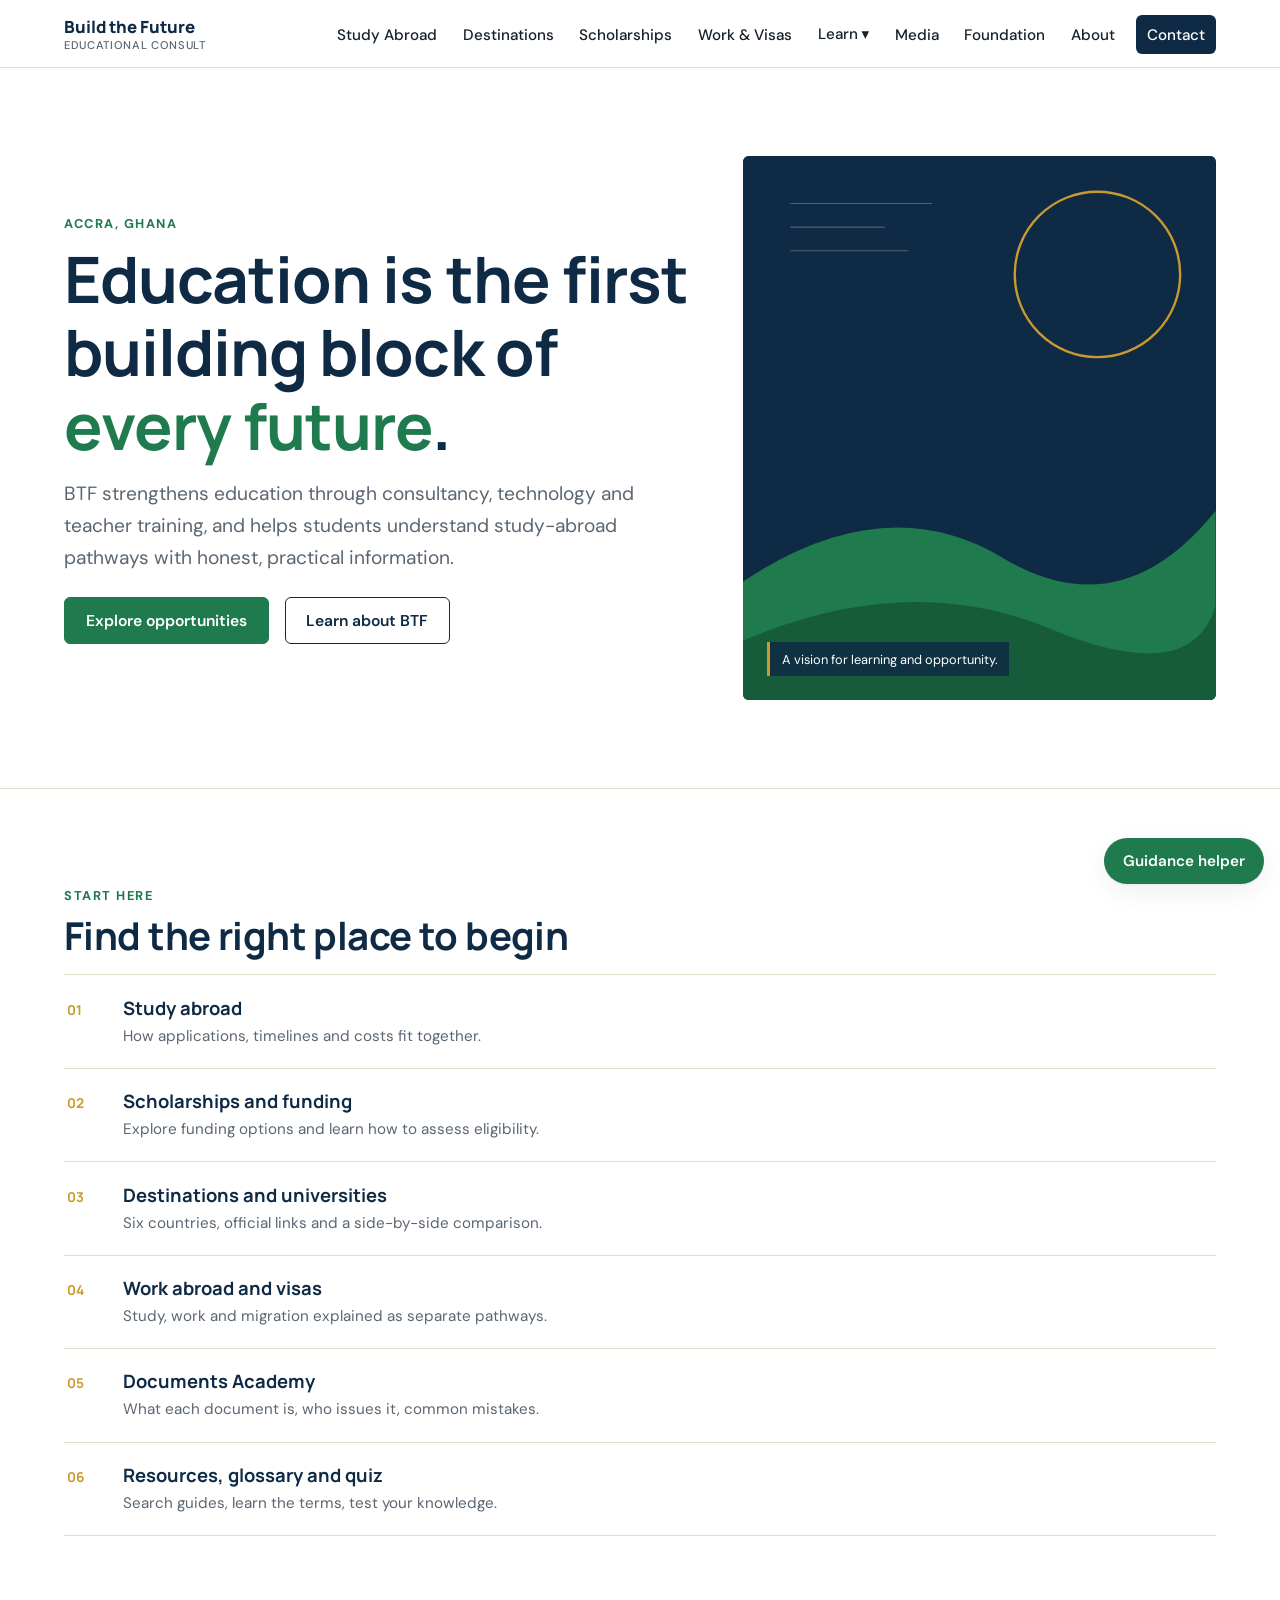
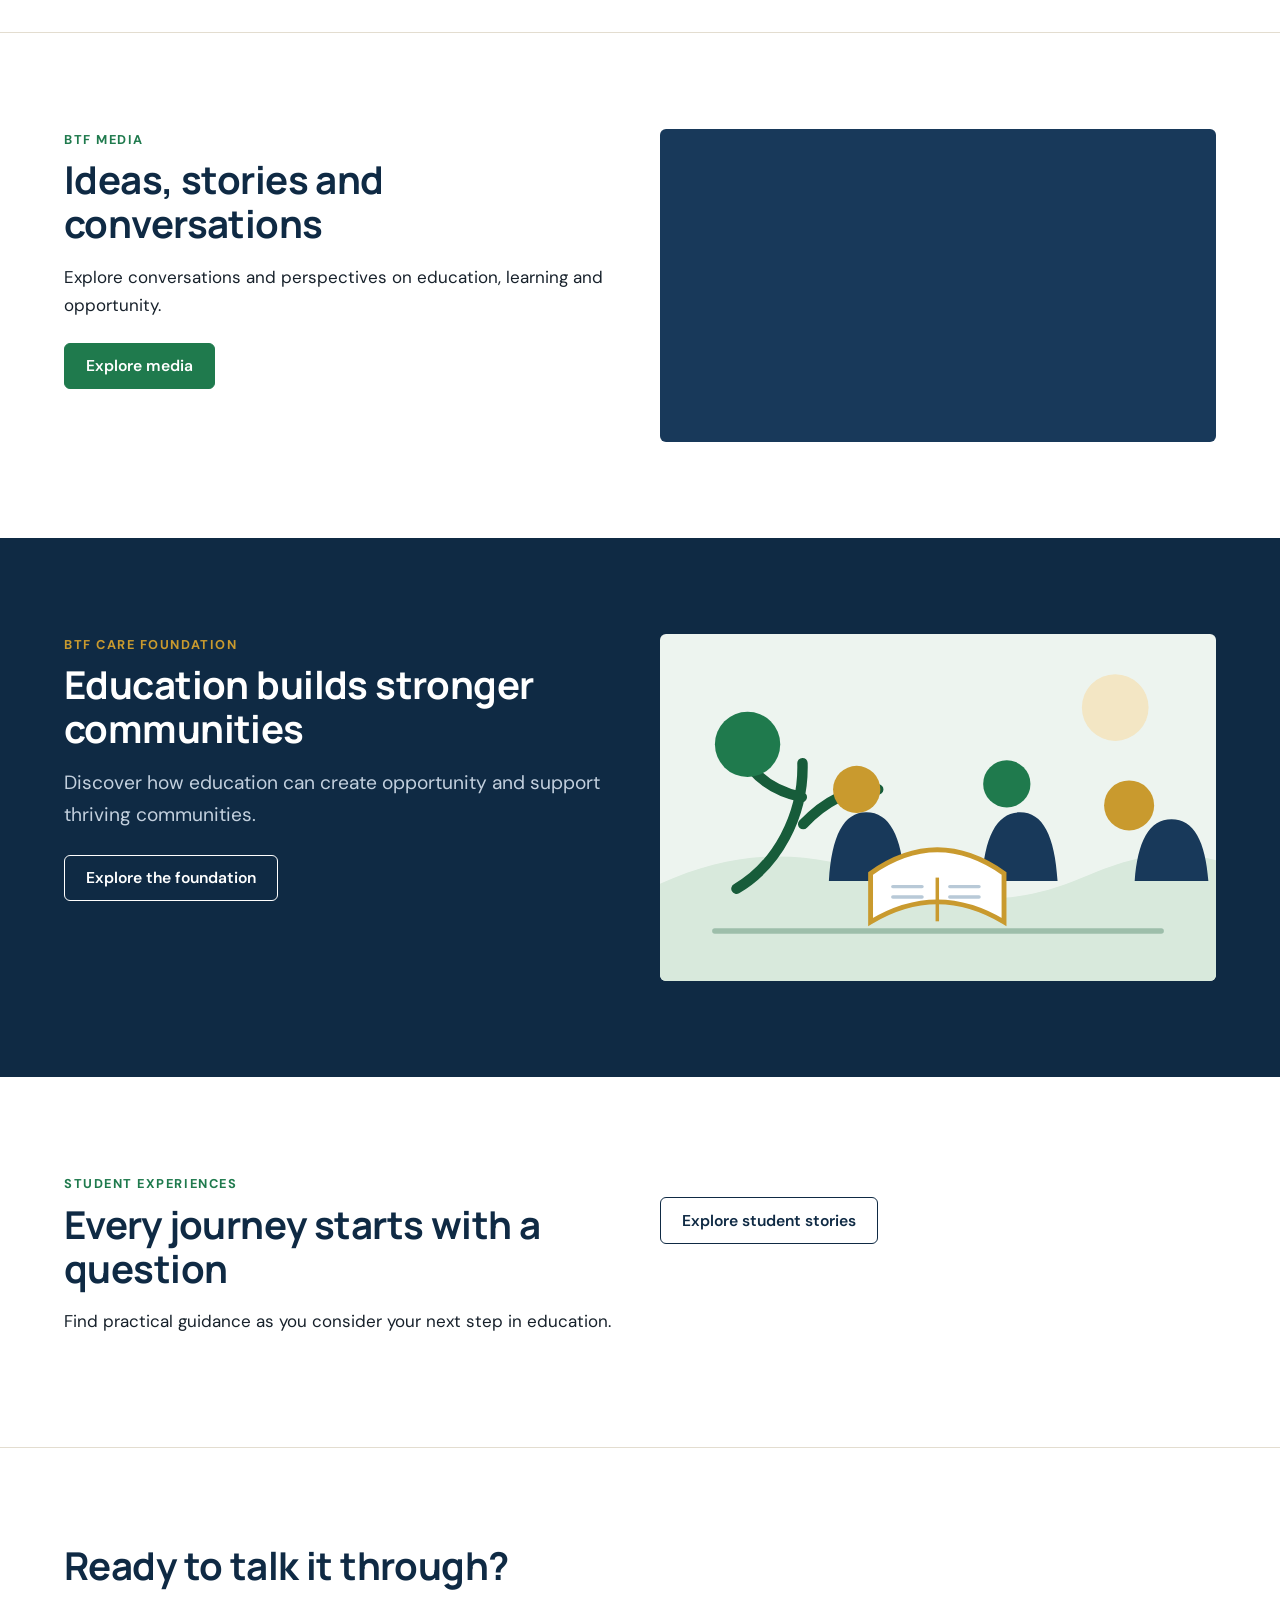
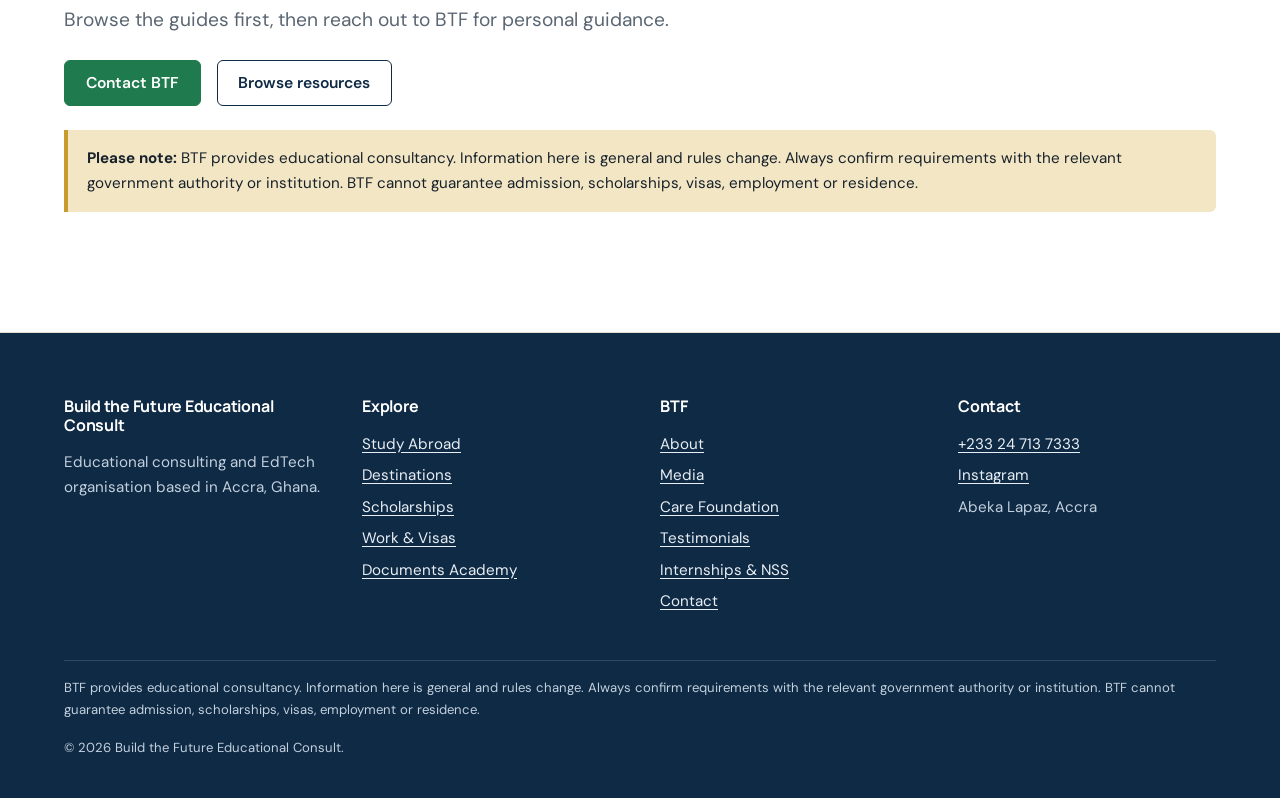
==== commit 29691676: "menu updstes" ====
--- a/index.html
+++ b/index.html
@@ -26,7 +26,7 @@
 <section class="section"><div class="wrap split"><div class="reveal"><span class="eyebrow">BTF Media</span><h2>Ideas, stories and conversations</h2><p>Explore conversations and perspectives on education, learning and opportunity.</p><div class="btns"><a class="btn btn--primary" href="media.html">Explore media</a></div></div>
 <div class="reveal" style="--i:1"><a href="media.html" class="stage" style="display:block" aria-label="Open BTF Media"><img alt="" loading="lazy" src="https://i.ytimg.com/vi/_IMiBkxVvO0/hqdefault.jpg" onerror="this.remove()"></a></div></div></section>
 <section class="section section--dark"><div class="wrap split"><div class="reveal"><span class="eyebrow">BTF Care Foundation</span><h2>Education builds stronger communities</h2><p class="lede">Discover how education can create opportunity and support thriving communities.</p><div class="btns"><a class="btn" href="care-foundation.html">Explore the foundation</a></div></div>
-<div class="reveal" style="--i:1"><div class="placeholder"><p>Learning and opportunity can help communities build brighter futures.</p></div></div></div></section>
+<div class="reveal" style="--i:1"><img class="section-art" src="assets/images/community-learning.svg" alt="Illustration of a community learning together"></div></div></section>
 <section class="section"><div class="wrap split"><div class="reveal"><span class="eyebrow">Student experiences</span><h2>Every journey starts with a question</h2><p>Find practical guidance as you consider your next step in education.</p></div><div class="reveal" style="--i:1"><div class="btns"><a class="btn" href="testimonials.html">Explore student stories</a></div></div></div></section>
 <section class="section section--tint"><div class="wrap"><h2>Ready to talk it through?</h2><p class="lede">Browse the guides first, then reach out to BTF for personal guidance.</p><div class="btns"><a class="btn btn--primary" href="contact.html">Contact BTF</a><a class="btn" href="resources.html">Browse resources</a></div><div class="notice"><p><strong>Please note:</strong> BTF provides educational consultancy. Information here is general and rules change. Always confirm requirements with the relevant government authority or institution. BTF cannot guarantee admission, scholarships, visas, employment or residence.</p></div></div></section></main><footer class="site-footer"><div class="wrap"><div class="fgrid">
 <div><h3>Build the Future Educational Consult</h3><p>Educational consulting and EdTech organisation based in Accra, Ghana.</p></div>
--- a/assets/css/style.css
+++ b/assets/css/style.css
@@ -45,8 +45,9 @@
 .has-dd{position:relative}.dd-menu{position:absolute;top:100%;left:0;min-width:13rem;background:#fff;border:1px solid var(--line);box-shadow:var(--shadow);list-style:none;margin:0;padding:.4rem;opacity:0;visibility:hidden;transform:translateY(6px);transition:all var(--t) var(--ease)}
 .has-dd.open .dd-menu{opacity:1;visibility:visible;transform:none}.dd-menu a{display:block}
 @media(max-width:1060px){
+ .site-header{z-index:calc(var(--z-assist) + 1);backdrop-filter:none;-webkit-backdrop-filter:none}
  .nav-toggle{display:block}
- .nav{position:fixed;inset:4.2rem 0 0;background:#fff;flex-direction:column;align-items:stretch;padding:1rem 1.25rem max(1.5rem,env(safe-area-inset-bottom));gap:0;overflow-y:auto;overscroll-behavior:contain;box-shadow:0 12px 24px rgba(15,42,68,.12);transform:translateX(100%);visibility:hidden;transition:transform .3s var(--ease),visibility .3s}
+ .nav{position:fixed;inset:4.2rem 0 0 0;z-index:1;background:#fff;flex-direction:column;align-items:stretch;padding:1rem 1.25rem max(1.5rem,env(safe-area-inset-bottom));gap:0;overflow-y:auto;overscroll-behavior:contain;box-shadow:0 12px 24px rgba(15,42,68,.12);transform:translateX(100%);visibility:hidden;transition:transform .3s var(--ease),visibility .3s}
  .nav.open{transform:none;visibility:visible}
  .nav>li{width:100%;border-bottom:1px solid var(--line)}
  .nav a,.nav button.dd{display:flex;align-items:center;justify-content:space-between;font-size:1.05rem;font-weight:600;padding:.9rem .35rem;width:100%;min-height:3.25rem;text-align:left}
@@ -117,9 +118,13 @@
 .gal{display:grid;gap:.6rem;grid-template-columns:repeat(2,1fr);grid-auto-flow:dense}
 @media(min-width:800px){.gal{grid-template-columns:repeat(4,1fr)}.gal .w{grid-column:span 2}.gal .t{grid-row:span 2}}
 .gal button{all:unset;cursor:pointer;display:block;aspect-ratio:1;border:1px solid var(--line);background:linear-gradient(135deg,#dfe9e2,#efe4c5);border-radius:4px;position:relative;overflow:hidden;box-sizing:border-box}
+.gal button img{position:absolute;inset:0;width:100%;height:100%;object-fit:cover}
 .gal .w{aspect-ratio:2/1}.gal .t{aspect-ratio:1/2}
-.gal span{position:absolute;inset:0;display:grid;place-items:center;text-align:center;font-size:.8rem;padding:.8rem;color:var(--muted)}
+.gal span{position:absolute;inset:auto 0 0;display:grid;place-items:end start;min-height:3.5rem;text-align:left;font-size:.8rem;padding:1.1rem .8rem .6rem;color:#fff;background:linear-gradient(transparent,rgba(15,42,68,.82))}
 .gal button:hover,.gal button:focus-visible{outline:3px solid var(--gold)}
+.section-art{display:block;width:100%;height:auto;aspect-ratio:16/10;object-fit:cover;border-radius:var(--r);background:#edf4ef}
+.story-art{display:block;width:100%;height:auto;aspect-ratio:16/10;object-fit:cover;border-radius:var(--r);margin-bottom:var(--s2);background:#edf4ef}
+.lightbox-image{display:block;width:100%;max-height:70vh;object-fit:contain;border-radius:var(--r);background:#edf4ef;margin-bottom:var(--s2)}
 dialog{border:0;border-radius:var(--r);padding:0;width:min(92vw,40rem);box-shadow:0 20px 60px rgba(0,0,0,.4)}dialog::backdrop{background:rgba(10,20,30,.75)}
 dialog .in{padding:var(--s3)}
 /* assistant */
